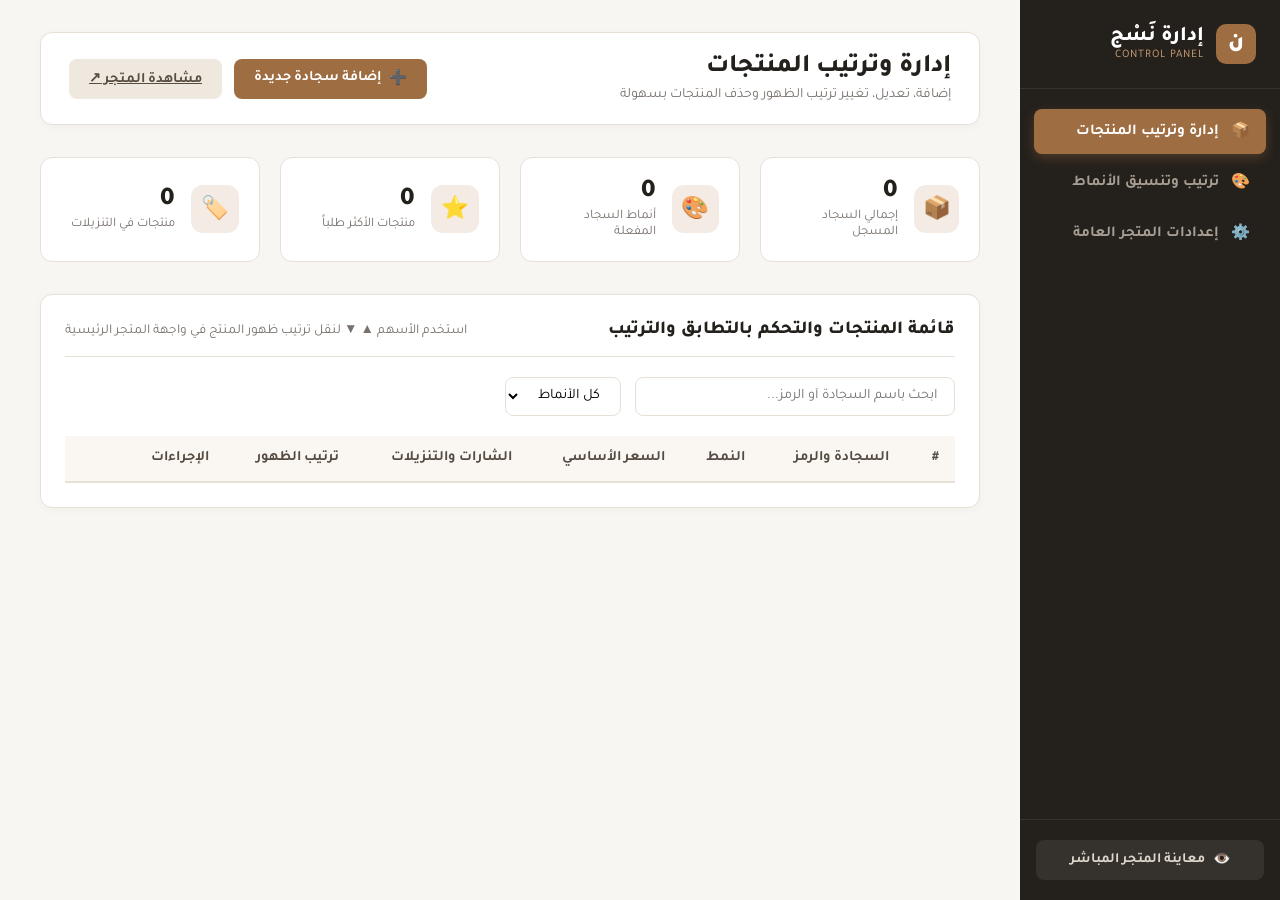
==== admin.html @ 4faf1dd1 "Add files via upload" ====
<!DOCTYPE html>
<html lang="ar" dir="rtl">
<head>
  <meta charset="UTF-8">
  <meta name="viewport" content="width=device-width, initial-scale=1.0">
  <title>لوحة إدارة متجر نَسْج للسجاد</title>
  <link rel="preconnect" href="https://fonts.googleapis.com">
  <link rel="preconnect" href="https://fonts.gstatic.com" crossorigin>
  <link href="https://fonts.googleapis.com/css2?family=Tajawal:wght@300;400;500;700;800;900&display=swap" rel="stylesheet">
  <link rel="stylesheet" href="admin.css">
</head>
<body>

  <!-- القائمة الجانبية للوحة التحكم -->
  <aside class="admin-sidebar">
    <div class="admin-brand">
      <div class="brand-icon">ن</div>
      <div class="brand-title-wrap">
        <span class="brand-name">إدارة نَسْج</span>
        <span class="brand-sub">CONTROL PANEL</span>
      </div>
    </div>

    <ul class="admin-nav">
      <li class="admin-nav-item">
        <button class="active" data-tab="products" onclick="switchTab('products')">
          <span>📦</span>
          <span>إدارة وترتيب المنتجات</span>
        </button>
      </li>
      <li class="admin-nav-item">
        <button data-tab="styles" onclick="switchTab('styles')">
          <span>🎨</span>
          <span>ترتيب وتنسيق الأنماط</span>
        </button>
      </li>
      <li class="admin-nav-item">
        <button data-tab="settings" onclick="switchTab('settings')">
          <span>⚙️</span>
          <span>إعدادات المتجر العامة</span>
        </button>
      </li>
    </ul>

    <div class="sidebar-footer">
      <a href="index.html" class="btn-sidebar-link" target="_blank">
        <span>👁️</span>
        <span>معاينة المتجر المباشر</span>
      </a>
    </div>
  </aside>

  <!-- المنطقة الرئيسية للوحة الإدارة -->
  <main class="admin-main">
    
    <!-- الشريط العلوي -->
    <header class="admin-topbar">
      <div class="page-title-wrap">
        <h1 id="pageTitle">إدارة وترتيب المنتجات</h1>
        <p id="pageDesc">إضافة، تعديل، تغيير ترتيب الظهور وحذف المنتجات بسهولة</p>
      </div>

      <div class="topbar-actions">
        <button class="btn-admin btn-admin-primary" id="topbarAddBtn" onclick="openAddProductModal()">
          <span>➕</span>
          <span>إضافة سجادة جديدة</span>
        </button>
        <a href="index.html" class="btn-admin btn-admin-secondary" target="_blank">
          <span>مشاهدة المتجر ↗</span>
        </a>
      </div>
    </header>

    <!-- شريط الإحصائيات السريعة -->
    <section class="stats-grid">
      <div class="stat-card">
        <div class="stat-icon">📦</div>
        <div class="stat-info">
          <div class="stat-num" id="statTotalProducts">0</div>
          <div class="stat-label">إجمالي السجاد المسجل</div>
        </div>
      </div>
      <div class="stat-card">
        <div class="stat-icon">🎨</div>
        <div class="stat-info">
          <div class="stat-num" id="statTotalStyles">0</div>
          <div class="stat-label">أنماط السجاد المفعلة</div>
        </div>
      </div>
      <div class="stat-card">
        <div class="stat-icon">⭐</div>
        <div class="stat-info">
          <div class="stat-num" id="statBestProducts">0</div>
          <div class="stat-label">منتجات الأكثر طلباً</div>
        </div>
      </div>
      <div class="stat-card">
        <div class="stat-icon">🏷️</div>
        <div class="stat-info">
          <div class="stat-num" id="statSaleProducts">0</div>
          <div class="stat-label">منتجات في التنزيلات</div>
        </div>
      </div>
    </section>

    <!-- تبويب 1: إدارة المنتجات -->
    <section class="tab-content active" id="tab-products">
      <div class="content-card">
        <div class="card-header">
          <h3 class="card-title">قائمة المنتجات والتحكم بالتطابق والترتيب</h3>
          <span style="font-size:0.85rem; color:var(--admin-muted);">استخدم الأسهم ▲ ▼ لنقل ترتيب ظهور المنتج في واجهة المتجر الرئيسية</span>
        </div>

        <div class="admin-filter-bar">
          <input type="text" id="adminSearchInput" class="admin-input" placeholder="ابحث باسم السجادة أو الرمز..." style="flex:1; max-width:320px;">
          <select id="filterStyleSelect" class="admin-select">
            <option value="">كل الأنماط</option>
          </select>
        </div>

        <div class="admin-table-wrap">
          <table class="admin-table">
            <thead>
              <tr>
                <th style="width:50px;">#</th>
                <th>السجادة والرمز</th>
                <th>النمط</th>
                <th>السعر الأساسي</th>
                <th>الشارات والتنزيلات</th>
                <th>ترتيب الظهور</th>
                <th style="width:160px;">الإجراءات</th>
              </tr>
            </thead>
            <tbody id="productsTbody">
              <!-- يُملأ بواسطة JS -->
            </tbody>
          </table>
        </div>
      </div>
    </section>

    <!-- تبويب 2: إدارة الأنماط والتصنيفات -->
    <section class="tab-content" id="tab-styles">
      <div class="content-card">
        <div class="card-header">
          <div>
            <h3 class="card-title">ترتيب وتنسيق أنماط السجاد الرئيسية</h3>
            <span style="font-size:0.85rem; color:var(--admin-muted);">تحكّم في ترتيب ظهور بطاقات الأنماط بالصفحة الرئيسية والقائمة الجانبية</span>
          </div>
          <button class="btn-admin btn-admin-primary" onclick="openAddStyleModal()">
            <span>➕</span>
            <span>إضافة نمط جديد</span>
          </button>
        </div>

        <div class="admin-table-wrap">
          <table class="admin-table">
            <thead>
              <tr>
                <th style="width:50px;">#</th>
                <th>النمط باللغتين</th>
                <th>العنوان الوصفي (Tagline)</th>
                <th>العدد المتوفر</th>
                <th>ترتيب الظهور</th>
                <th style="width:100px;">الإجراءات</th>
              </tr>
            </thead>
            <tbody id="stylesTbody">
              <!-- يُملأ بواسطة JS -->
            </tbody>
          </table>
        </div>
      </div>
    </section>

    <!-- تبويب 3: إعدادات المتجر العامة -->
    <section class="tab-content" id="tab-settings">
      <div class="content-card" style="max-width:720px;">
        <div class="card-header">
          <h3 class="card-title">إعدادات الشريط الإعلاني وإدارة البيانات</h3>
        </div>

        <form onsubmit="saveSettingsForm(event)">
          <div class="form-group">
            <label>نص الشريط الإعلاني العلوي (Top Announcement Bar):</label>
            <input type="text" id="settingAnnouncementInput" class="admin-input" style="width:100%;" required>
          </div>

          <div style="margin-top:24px; display:flex; gap:12px;">
            <button type="submit" class="btn-admin btn-admin-primary">حفظ الإعدادات 💾</button>
          </div>
        </form>

        <hr style="margin:32px 0; border:none; border-top:1px solid var(--admin-border);">

        <div>
          <h4 style="color:#c83b3b; font-size:1.05rem; font-weight:800; margin-bottom:8px;">إعادة تعيين واستعادة البيانات الأصلية</h4>
          <p style="font-size:0.88rem; color:var(--admin-muted); margin-bottom:16px;">إذا أردت إلغاء كافة التغييرات والعودة للبيانات الافتراضية الأوليّة لكتالوج نَسْج اضغط الزر أدناه.</p>
          <button type="button" class="btn-admin btn-admin-danger" onclick="resetAllData()">استعادة البيانات الافتراضية 🔄</button>
        </div>
      </div>
    </section>

  </main>

  <!-- نافذة إضافة / تعديل منتج (Modal) -->
  <div class="modal-admin-backdrop" id="productFormModal" onclick="closeProductModal()">
    <div class="modal-admin-box" onclick="event.stopPropagation()">
      <h3 id="productModalTitle" style="font-size:1.3rem; font-weight:800; margin-bottom:20px; color:#24201c;">إضافة سجادة جديدة</h3>

      <form onsubmit="saveProductForm(event)">
        <div class="form-group">
          <label>اسم السجادة:</label>
          <input type="text" id="prodName" class="admin-input" style="width:100%;" placeholder="مثال: سجادة أصفهان كلاسيكية بيج" required>
        </div>

        <div class="form-row">
          <div class="form-group">
            <label>نمط السجادة:</label>
            <select id="prodStyleSelect" class="admin-select" style="width:100%;">
              <option value="bohemian">البوهيمي</option>
              <option value="modern">المودرن</option>
              <option value="classic">الكلاسيكي</option>
              <option value="french">الفرنسي</option>
              <option value="oriental">الشرقي</option>
              <option value="luxury">الفاخر</option>
              <option value="kids">الأطفال</option>
              <option value="geometric">الهندسي</option>
              <option value="minimalist">البسيط</option>
              <option value="traditional">التراثي</option>
            </select>
          </div>

          <div class="form-group">
            <label>السعر الأساسي (ر.س):</label>
            <input type="number" id="prodMinPrice" class="admin-input" style="width:100%;" min="50" step="10" required>
          </div>
        </div>

        <div class="form-row">
          <div class="form-group">
            <label>نسبة الخصم (%):</label>
            <input type="number" id="prodDiscount" class="admin-input" style="width:100%;" min="0" max="90" value="0">
          </div>

          <div class="form-group">
            <label>شارات التميز:</label>
            <div class="checkbox-group">
              <label class="checkbox-label">
                <input type="checkbox" id="prodIsNew">
                <span>وصل حديثاً 🆕</span>
              </label>
              <label class="checkbox-label">
                <input type="checkbox" id="prodIsBest">
                <span>الأكثر طلباً ⭐</span>
              </label>
            </div>
          </div>
        </div>

        <div style="margin-top:28px; display:flex; justify-content:flex-end; gap:12px;">
          <button type="button" class="btn-admin btn-admin-secondary" onclick="closeProductModal()">إلغاء</button>
          <button type="submit" class="btn-admin btn-admin-primary">حفظ السجادة 💾</button>
        </div>
      </form>
    </div>
  </div>

  <!-- نافذة تعديل نمط (Modal) -->
  <div class="modal-admin-backdrop" id="styleFormModal" onclick="closeStyleModal()">
    <div class="modal-admin-box" onclick="event.stopPropagation()">
      <h3 id="styleModalTitle" style="font-size:1.3rem; font-weight:800; margin-bottom:20px; color:#24201c;">تعديل نمط السجاد</h3>

      <form onsubmit="saveStyleForm(event)">
        <div class="form-group">
          <label>اسم النمط:</label>
          <input type="text" id="styleNameInput" class="admin-input" style="width:100%;" required>
        </div>

        <div class="form-group">
          <label>العنوان الوصفي الجذاب (Tagline):</label>
          <input type="text" id="styleTaglineInput" class="admin-input" style="width:100%;" required>
        </div>

        <div class="form-group">
          <label>وصف النمط التفصيلي:</label>
          <textarea id="styleDescInput" class="admin-input" style="width:100%; height:80px; resize:vertical;"></textarea>
        </div>

        <div class="form-group">
          <label>لون الخلفية التمييزي (Hex Tint):</label>
          <input type="color" id="styleTintInput" style="height:40px; width:80px; border:none; cursor:pointer;">
        </div>

        <div style="margin-top:28px; display:flex; justify-content:flex-end; gap:12px;">
          <button type="button" class="btn-admin btn-admin-secondary" onclick="closeStyleModal()">إلغاء</button>
          <button type="submit" class="btn-admin btn-admin-primary">حفظ النمط 💾</button>
        </div>
      </form>
    </div>
  </div>

  <div class="admin-toast" id="adminToast"></div>

  <!-- ملفات JS -->
  <script src="js/data.js"></script>
  <script src="js/rugs.js"></script>
  <script src="app.js"></script>
  <script src="admin.js"></script>
</body>
</html>
---- admin.css ----
/* ==========================================================================
   نَسْج — لوحة تحكم وإدارة المتجر (Admin Control Panel Styles)
   ========================================================================== */

:root {
  --admin-primary: #9e6d42;
  --admin-primary-dark: #7a4f2b;
  --admin-bg: #f8f6f2;
  --admin-card: #ffffff;
  --admin-text: #24211e;
  --admin-muted: #78716c;
  --admin-border: #e7e0d6;
  --admin-sidebar-w: 260px;
  --radius: 12px;
  --transition: all 0.25s ease;
  --font-family: 'Tajawal', -apple-system, sans-serif;
}

* {
  box-sizing: border-box;
  margin: 0;
  padding: 0;
}

body {
  font-family: var(--font-family);
  background-color: var(--admin-bg);
  color: var(--admin-text);
  direction: rtl;
  text-align: right;
  min-height: 100vh;
  display: flex;
}

/* Sidebar */
.admin-sidebar {
  width: var(--admin-sidebar-w);
  background: #24201c;
  color: #e7e0d6;
  display: flex;
  flex-direction: column;
  position: fixed;
  top: 0;
  bottom: 0;
  right: 0;
  z-index: 100;
}

.admin-brand {
  padding: 24px;
  border-bottom: 1px solid #38322c;
  display: flex;
  align-items: center;
  gap: 12px;
}

.brand-icon {
  width: 40px;
  height: 40px;
  background: var(--admin-primary);
  color: #fff;
  border-radius: 10px;
  font-size: 1.4rem;
  font-weight: 900;
  display: flex;
  align-items: center;
  justify-content: center;
}

.brand-title-wrap {
  display: flex;
  flex-direction: column;
}

.brand-name {
  font-weight: 800;
  font-size: 1.3rem;
  color: #fff;
  line-height: 1.1;
}

.brand-sub {
  font-size: 0.72rem;
  color: #c89d75;
  letter-spacing: 1px;
}

.admin-nav {
  list-style: none;
  padding: 20px 14px;
  display: flex;
  flex-direction: column;
  gap: 6px;
  flex: 1;
}

.admin-nav-item button {
  width: 100%;
  padding: 12px 16px;
  border-radius: 8px;
  border: none;
  background: transparent;
  color: #a89f94;
  font-family: inherit;
  font-size: 0.95rem;
  font-weight: 600;
  display: flex;
  align-items: center;
  gap: 12px;
  cursor: pointer;
  transition: var(--transition);
  text-align: right;
}

.admin-nav-item button:hover {
  background: #332d27;
  color: #fff;
}

.admin-nav-item button.active {
  background: var(--admin-primary);
  color: #fff;
  box-shadow: 0 4px 12px rgba(158, 109, 66, 0.35);
}

.sidebar-footer {
  padding: 20px 16px;
  border-top: 1px solid #38322c;
  display: flex;
  flex-direction: column;
  gap: 10px;
}

.btn-sidebar-link {
  padding: 10px 14px;
  border-radius: 8px;
  background: rgba(255,255,255,0.08);
  color: #dfd7cc;
  text-decoration: none;
  font-size: 0.88rem;
  font-weight: 600;
  display: flex;
  align-items: center;
  justify-content: center;
  gap: 8px;
  transition: var(--transition);
}

.btn-sidebar-link:hover {
  background: rgba(255,255,255,0.18);
  color: #fff;
}

/* Main Area */
.admin-main {
  margin-right: var(--admin-sidebar-w);
  flex: 1;
  padding: 32px 40px;
  max-width: 1400px;
}

.admin-topbar {
  display: flex;
  justify-content: space-between;
  align-items: center;
  margin-bottom: 32px;
  background: var(--admin-card);
  padding: 20px 28px;
  border-radius: var(--radius);
  border: 1px solid var(--admin-border);
  box-shadow: 0 2px 8px rgba(0,0,0,0.03);
}

.page-title-wrap h1 {
  font-size: 1.6rem;
  font-weight: 800;
  color: #24201c;
}

.page-title-wrap p {
  color: var(--admin-muted);
  font-size: 0.88rem;
  margin-top: 4px;
}

.topbar-actions {
  display: flex;
  gap: 12px;
}

.btn-admin {
  padding: 10px 20px;
  border-radius: 8px;
  font-family: inherit;
  font-size: 0.9rem;
  font-weight: 700;
  cursor: pointer;
  border: none;
  display: inline-flex;
  align-items: center;
  gap: 8px;
  transition: var(--transition);
}

.btn-admin-primary {
  background: var(--admin-primary);
  color: #fff;
}

.btn-admin-primary:hover {
  background: var(--admin-primary-dark);
  box-shadow: 0 4px 12px rgba(158,109,66,0.3);
}

.btn-admin-secondary {
  background: #efe8de;
  color: #594d41;
}

.btn-admin-secondary:hover {
  background: #e2d7c8;
}

.btn-admin-danger {
  background: #fde8e8;
  color: #c83b3b;
}

.btn-admin-danger:hover {
  background: #fbc6c6;
}

/* Stats Row */
.stats-grid {
  display: grid;
  grid-template-columns: repeat(auto-fit, minmax(220px, 1fr));
  gap: 20px;
  margin-bottom: 32px;
}

.stat-card {
  background: var(--admin-card);
  border: 1px solid var(--admin-border);
  border-radius: var(--radius);
  padding: 20px;
  display: flex;
  align-items: center;
  gap: 16px;
}

.stat-icon {
  width: 48px;
  height: 48px;
  border-radius: 12px;
  background: #f4ece4;
  color: var(--admin-primary);
  display: flex;
  align-items: center;
  justify-content: center;
  font-size: 1.4rem;
}

.stat-info .stat-num {
  font-size: 1.6rem;
  font-weight: 900;
  color: #24201c;
  line-height: 1.2;
}

.stat-info .stat-label {
  font-size: 0.82rem;
  color: var(--admin-muted);
}

/* Content Sections */
.tab-content {
  display: none;
}

.tab-content.active {
  display: block;
}

/* Card Box */
.content-card {
  background: var(--admin-card);
  border: 1px solid var(--admin-border);
  border-radius: var(--radius);
  padding: 24px;
  margin-bottom: 28px;
  box-shadow: 0 2px 8px rgba(0,0,0,0.03);
}

.card-header {
  display: flex;
  justify-content: space-between;
  align-items: center;
  margin-bottom: 20px;
  padding-bottom: 14px;
  border-bottom: 1px solid var(--admin-border);
}

.card-title {
  font-size: 1.15rem;
  font-weight: 800;
  color: #24201c;
}

/* Filter bar inside admin */
.admin-filter-bar {
  display: flex;
  gap: 14px;
  margin-bottom: 20px;
  flex-wrap: wrap;
}

.admin-input, .admin-select {
  padding: 10px 16px;
  border-radius: 8px;
  border: 1px solid var(--admin-border);
  font-family: inherit;
  font-size: 0.9rem;
  background: #fff;
  outline: none;
}

.admin-input:focus, .admin-select:focus {
  border-color: var(--admin-primary);
  box-shadow: 0 0 0 3px rgba(158,109,66,0.15);
}

/* Tables */
.admin-table-wrap {
  overflow-x: auto;
}

.admin-table {
  width: 100%;
  border-collapse: collapse;
  text-align: right;
  font-size: 0.9rem;
}

.admin-table th {
  background: #faf6f1;
  padding: 14px 16px;
  color: #544b42;
  font-weight: 700;
  border-bottom: 2px solid var(--admin-border);
  white-space: nowrap;
}

.admin-table td {
  padding: 14px 16px;
  border-bottom: 1px solid var(--admin-border);
  vertical-align: middle;
}

.admin-table tr:hover {
  background: #fdfbf7;
}

.prod-thumb {
  width: 48px;
  height: 60px;
  border-radius: 6px;
  object-fit: cover;
  background: #f0eae1;
}

.badge-tag {
  display: inline-block;
  padding: 3px 8px;
  border-radius: 4px;
  font-size: 0.75rem;
  font-weight: 700;
  margin-left: 4px;
}

.badge-sale-tag { background: #fde8e8; color: #c83b3b; }
.badge-new-tag { background: #e0f2fe; color: #0369a1; }
.badge-best-tag { background: #fef3c7; color: #b45309; }

/* Order Control Buttons */
.order-btns {
  display: flex;
  gap: 4px;
}

.btn-icon-sm {
  width: 32px;
  height: 32px;
  border-radius: 6px;
  border: 1px solid var(--admin-border);
  background: #fff;
  cursor: pointer;
  display: flex;
  align-items: center;
  justify-content: center;
  font-size: 0.9rem;
  transition: var(--transition);
}

.btn-icon-sm:hover {
  background: var(--admin-primary);
  color: #fff;
  border-color: var(--admin-primary);
}

/* Modal for Add / Edit Product */
.modal-admin-backdrop {
  position: fixed;
  inset: 0;
  background: rgba(0,0,0,0.5);
  backdrop-filter: blur(4px);
  z-index: 1000;
  display: flex;
  align-items: center;
  justify-content: center;
  padding: 20px;
  opacity: 0;
  visibility: hidden;
  transition: var(--transition);
}

.modal-admin-backdrop.active {
  opacity: 1;
  visibility: visible;
}

.modal-admin-box {
  background: #fff;
  border-radius: var(--radius);
  max-width: 640px;
  width: 100%;
  max-height: 90vh;
  overflow-y: auto;
  padding: 28px;
  box-shadow: 0 10px 30px rgba(0,0,0,0.15);
}

.form-group {
  margin-bottom: 18px;
}

.form-group label {
  display: block;
  font-weight: 700;
  font-size: 0.88rem;
  margin-bottom: 6px;
  color: #38322c;
}

.form-row {
  display: grid;
  grid-template-columns: 1fr 1fr;
  gap: 16px;
}

.checkbox-group {
  display: flex;
  gap: 16px;
  align-items: center;
  padding-top: 6px;
}

.checkbox-label {
  display: flex;
  align-items: center;
  gap: 6px;
  font-size: 0.88rem;
  cursor: pointer;
}

/* Toast */
.admin-toast {
  position: fixed;
  bottom: 24px;
  left: 24px;
  background: #24201c;
  color: #fff;
  padding: 12px 22px;
  border-radius: 8px;
  font-weight: 700;
  font-size: 0.9rem;
  z-index: 2000;
  transform: translateY(40px);
  opacity: 0;
  transition: var(--transition);
}

.admin-toast.show {
  transform: translateY(0);
  opacity: 1;
}

@media (max-width: 768px) {
  body {
    flex-direction: column;
  }
  .admin-sidebar {
    width: 100%;
    position: relative;
    height: auto;
  }
  .admin-main {
    margin-right: 0;
    padding: 16px;
  }
  .form-row {
    grid-template-columns: 1fr;
  }
}
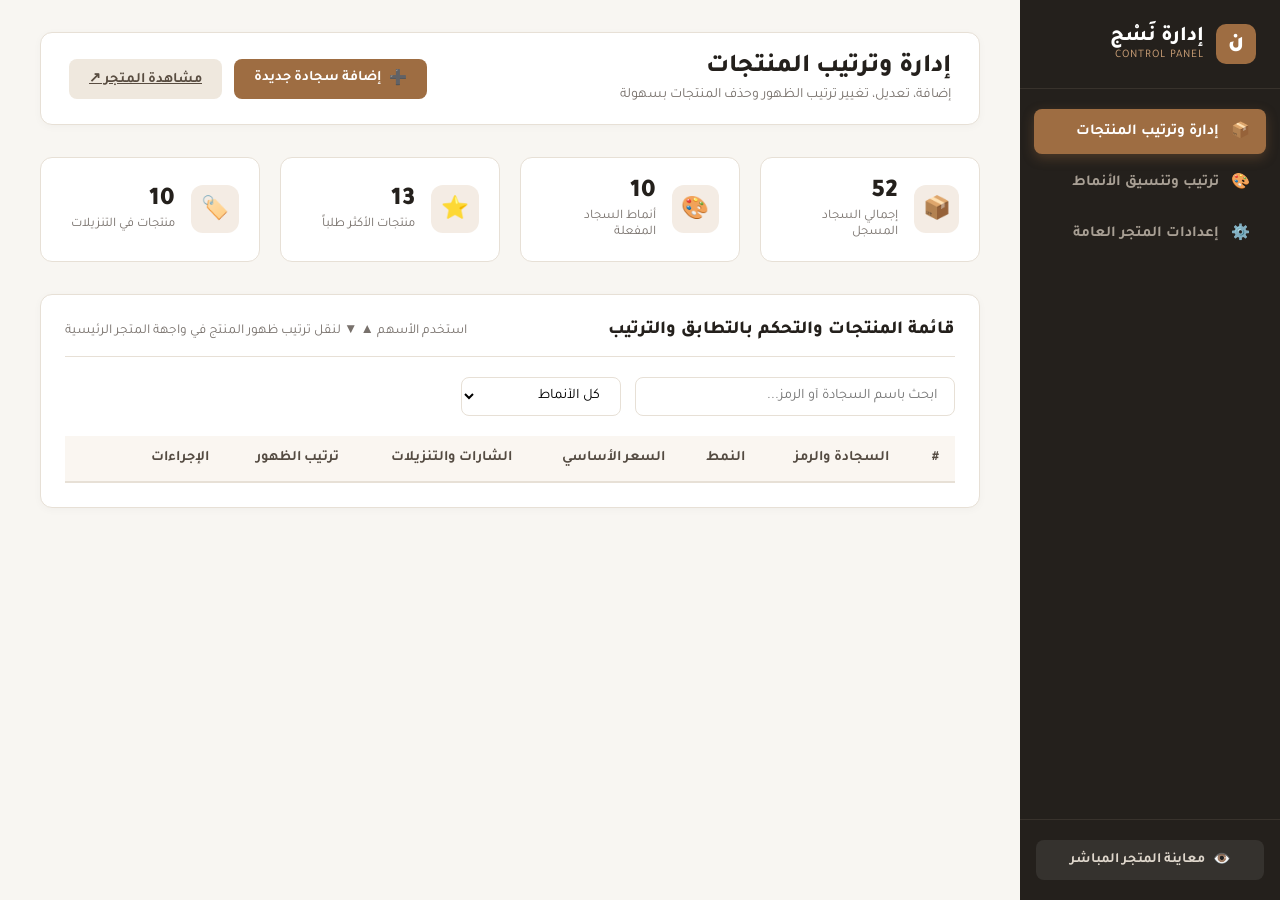
==== commit e5f2932a: "Update admin.html" ====
--- a/admin.html
+++ b/admin.html
@@ -7,7 +7,7 @@
   <link rel="preconnect" href="https://fonts.googleapis.com">
   <link rel="preconnect" href="https://fonts.gstatic.com" crossorigin>
   <link href="https://fonts.googleapis.com/css2?family=Tajawal:wght@300;400;500;700;800;900&display=swap" rel="stylesheet">
-  <link rel="stylesheet" href="admin.css">
+  <link rel="stylesheet" href="admin.css?v=2">
 </head>
 <body>
 
@@ -303,9 +303,8 @@
   <div class="admin-toast" id="adminToast"></div>
 
   <!-- ملفات JS -->
-  <script src="js/data.js"></script>
-  <script src="js/rugs.js"></script>
-  <script src="app.js"></script>
-  <script src="admin.js"></script>
+  <script src="js/data.js?v=2"></script>
+  <script src="js/rugs.js?v=2"></script>
+  <script src="admin.js?v=2"></script>
 </body>
 </html>
